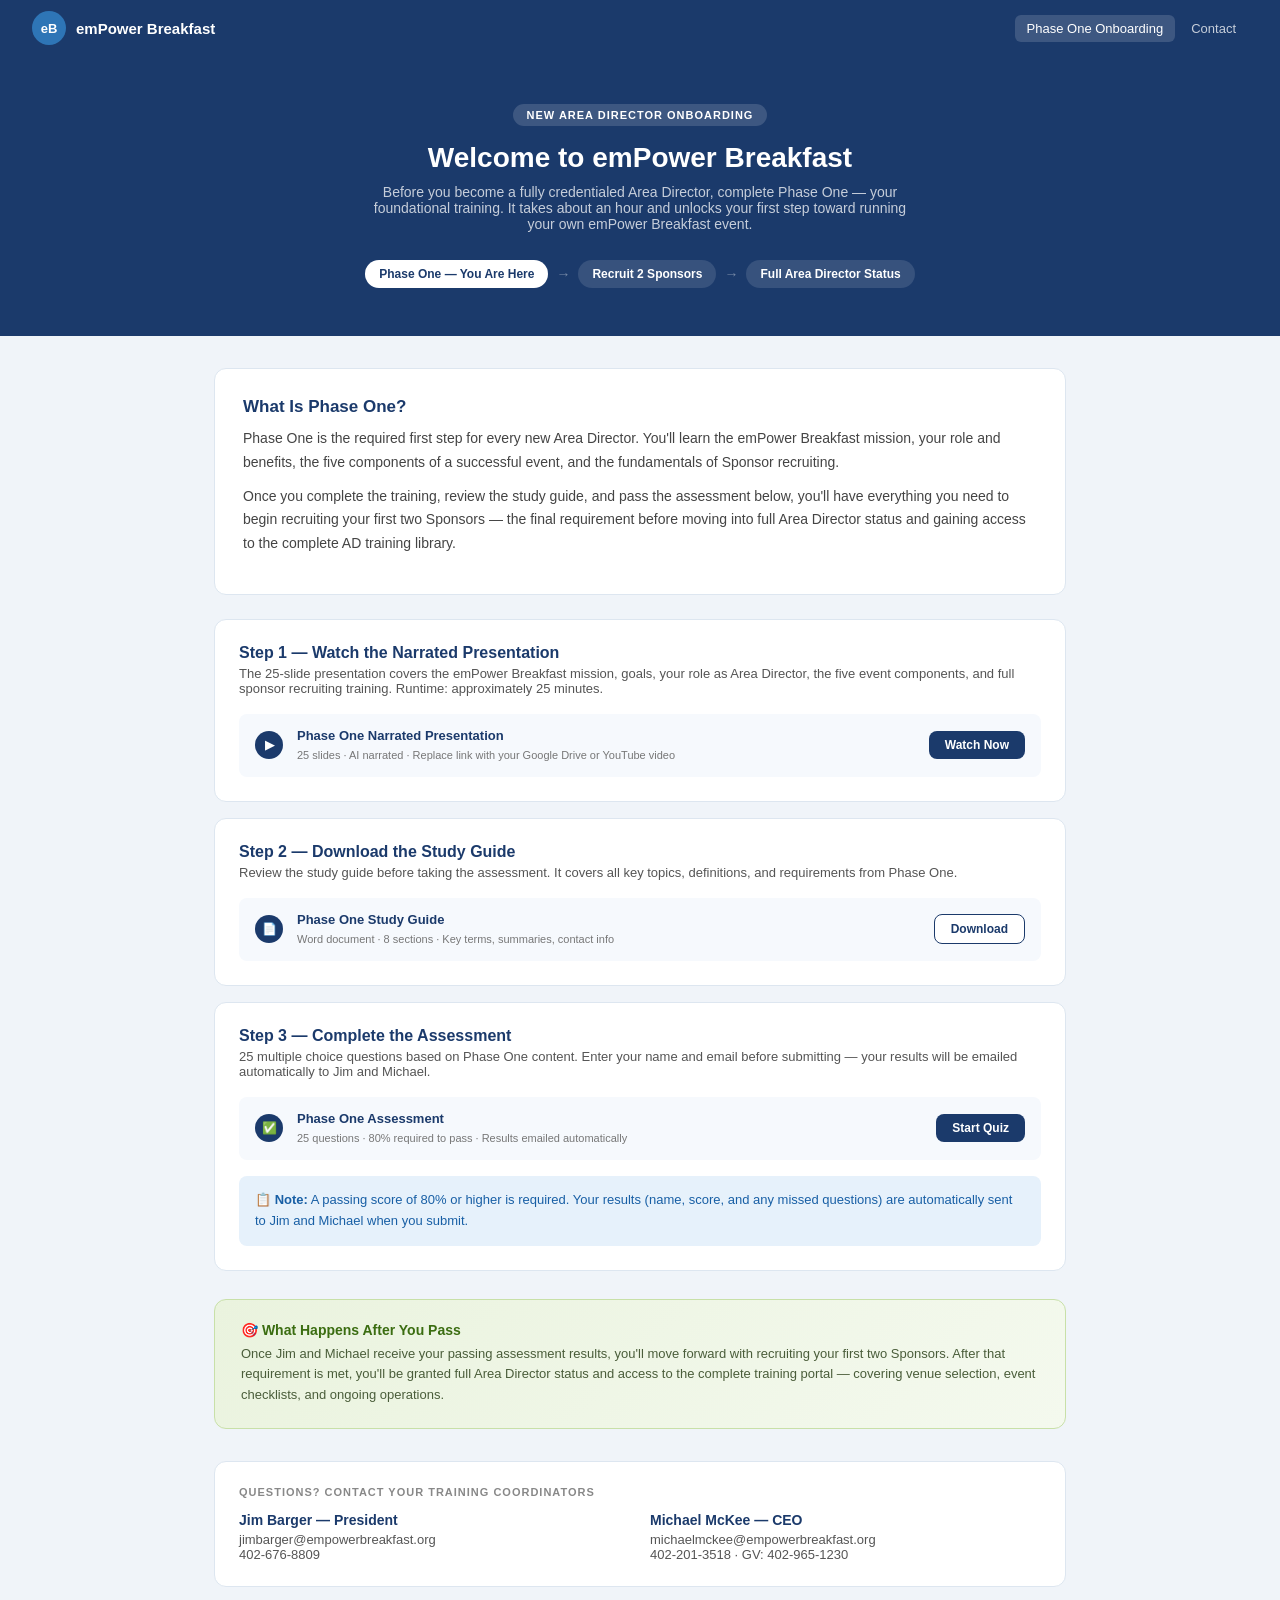
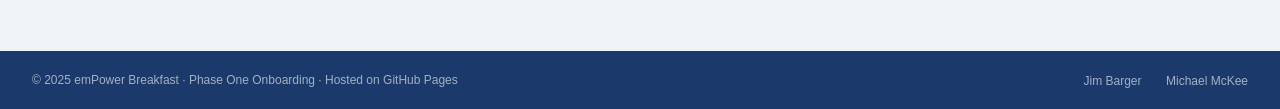
==== index.html @ 2655f43c "Add files via upload" ====
<!DOCTYPE html>
<html lang="en">
<head>
<meta charset="UTF-8">
<meta name="viewport" content="width=device-width, initial-scale=1.0">
<title>emPower Breakfast — Phase One Onboarding</title>
<link rel="stylesheet" href="css/site.css">
<style>
.onboard-hero{background:#1B3A6B;padding:48px 32px;text-align:center}
.onboard-hero .pill{display:inline-block;background:rgba(255,255,255,.15);color:#fff;font-size:11px;font-weight:700;letter-spacing:1px;text-transform:uppercase;padding:5px 14px;border-radius:20px;margin-bottom:16px}
.onboard-hero h1{color:#fff;font-size:28px;font-weight:700;margin-bottom:10px}
.onboard-hero p{color:rgba(255,255,255,.75);font-size:14px;max-width:540px;margin:0 auto}
.journey{display:flex;align-items:center;justify-content:center;gap:8px;margin-top:28px;flex-wrap:wrap}
.journey .stage{background:rgba(255,255,255,.12);color:#fff;font-size:12px;padding:7px 14px;border-radius:20px;font-weight:700}
.journey .stage.current{background:#fff;color:#1B3A6B}
.journey .arrow{color:rgba(255,255,255,.4);font-size:14px}
.welcome-card{background:#fff;border:1px solid #dde6f0;border-radius:12px;padding:28px;margin-bottom:24px}
.welcome-card h2{font-size:17px;color:#1B3A6B;margin-bottom:10px}
.welcome-card p{font-size:14px;color:#444;line-height:1.7;margin-bottom:10px}
.next-step-card{background:linear-gradient(135deg,#eaf3de,#f4f9ee);border:1.5px solid #c8e0a8;border-radius:12px;padding:22px 26px;margin-top:28px;margin-bottom:32px}
.next-step-card h3{font-size:14px;color:#3b6d11;margin-bottom:6px;display:flex;align-items:center;gap:8px}
.next-step-card p{font-size:13px;color:#4a5d3a;line-height:1.6}
</style>
</head>
<body>

<nav>
  <a class="nav-brand" href="index.html">
    <div class="nav-logo">eB</div>
    <span class="nav-title">emPower Breakfast</span>
  </a>
  <div class="nav-links">
    <a href="index.html" class="active">Phase One Onboarding</a>
    <a href="#contact">Contact</a>
  </div>
</nav>

<div class="onboard-hero">
  <span class="pill">New Area Director Onboarding</span>
  <h1>Welcome to emPower Breakfast</h1>
  <p>Before you become a fully credentialed Area Director, complete Phase One — your foundational training. It takes about an hour and unlocks your first step toward running your own emPower Breakfast event.</p>
  <div class="journey">
    <span class="stage current">Phase One — You Are Here</span>
    <span class="arrow">→</span>
    <span class="stage">Recruit 2 Sponsors</span>
    <span class="arrow">→</span>
    <span class="stage">Full Area Director Status</span>
  </div>
</div>

<div class="main">
  <div class="welcome-card">
    <h2>What Is Phase One?</h2>
    <p>Phase One is the required first step for every new Area Director. You'll learn the emPower Breakfast mission, your role and benefits, the five components of a successful event, and the fundamentals of Sponsor recruiting.</p>
    <p>Once you complete the training, review the study guide, and pass the assessment below, you'll have everything you need to begin recruiting your first two Sponsors — the final requirement before moving into full Area Director status and gaining access to the complete AD training library.</p>
  </div>

  <div class="step-card">
    <h2>Step 1 — Watch the Narrated Presentation</h2>
    <p>The 25-slide presentation covers the emPower Breakfast mission, goals, your role as Area Director, the five event components, and full sponsor recruiting training. Runtime: approximately 25 minutes.</p>
    <div class="steps">
      <div class="step">
        <div class="step-num">▶</div>
        <div class="step-body">
          <strong>Phase One Narrated Presentation</strong>
          <span>25 slides · AI narrated · Replace link with your Google Drive or YouTube video</span>
        </div>
        <!-- REPLACE href below with your Google Drive or YouTube video link -->
        <a class="btn btn-primary btn-sm" href="YOUR_VIDEO_LINK_HERE" target="_blank">Watch Now</a>
      </div>
    </div>
  </div>

  <div class="step-card">
    <h2>Step 2 — Download the Study Guide</h2>
    <p>Review the study guide before taking the assessment. It covers all key topics, definitions, and requirements from Phase One.</p>
    <div class="steps">
      <div class="step">
        <div class="step-num">📄</div>
        <div class="step-body">
          <strong>Phase One Study Guide</strong>
          <span>Word document · 8 sections · Key terms, summaries, contact info</span>
        </div>
        <a class="btn btn-outline btn-sm" href="emPower_Phase1_StudyGuide.docx" download>Download</a>
      </div>
    </div>
  </div>

  <div class="step-card">
    <h2>Step 3 — Complete the Assessment</h2>
    <p>25 multiple choice questions based on Phase One content. Enter your name and email before submitting — your results will be emailed automatically to Jim and Michael.</p>
    <div class="steps">
      <div class="step">
        <div class="step-num">✅</div>
        <div class="step-body">
          <strong>Phase One Assessment</strong>
          <span>25 questions · 80% required to pass · Results emailed automatically</span>
        </div>
        <a class="btn btn-primary btn-sm" href="assessment.html">Start Quiz</a>
      </div>
    </div>
    <div class="info-box">
      📋 <strong>Note:</strong> A passing score of 80% or higher is required. Your results (name, score, and any missed questions) are automatically sent to Jim and Michael when you submit.
    </div>
  </div>

  <div class="next-step-card">
    <h3>🎯 What Happens After You Pass</h3>
    <p>Once Jim and Michael receive your passing assessment results, you'll move forward with recruiting your first two Sponsors. After that requirement is met, you'll be granted full Area Director status and access to the complete training portal — covering venue selection, event checklists, and ongoing operations.</p>
  </div>

  <div id="contact" style="background:#fff;border:1px solid #dde6f0;border-radius:12px;padding:24px;margin-bottom:32px">
    <p class="section-label">Questions? Contact Your Training Coordinators</p>
    <div style="display:grid;grid-template-columns:1fr 1fr;gap:20px">
      <div>
        <div style="font-size:14px;font-weight:700;color:#1B3A6B;margin-bottom:4px">Jim Barger — President</div>
        <div style="font-size:13px;color:#555">jimbarger@empowerbreakfast.org</div>
        <div style="font-size:13px;color:#555">402-676-8809</div>
      </div>
      <div>
        <div style="font-size:14px;font-weight:700;color:#1B3A6B;margin-bottom:4px">Michael McKee — CEO</div>
        <div style="font-size:13px;color:#555">michaelmckee@empowerbreakfast.org</div>
        <div style="font-size:13px;color:#555">402-201-3518 · GV: 402-965-1230</div>
      </div>
    </div>
  </div>
</div>

<footer>
  <p>© 2025 emPower Breakfast · Phase One Onboarding · Hosted on GitHub Pages</p>
  <div>
    <a href="mailto:jimbarger@empowerbreakfast.org">Jim Barger</a>
    <a href="mailto:michaelmckee@empowerbreakfast.org">Michael McKee</a>
  </div>
</footer>

</body>
</html>
---- css/site.css ----
*{box-sizing:border-box;margin:0;padding:0}
body{font-family:Arial,sans-serif;background:#f0f4f9;color:#222;min-height:100vh;display:flex;flex-direction:column}
nav{background:#1B3A6B;padding:0 32px;display:flex;align-items:center;justify-content:space-between;height:56px;position:sticky;top:0;z-index:100}
.nav-brand{display:flex;align-items:center;gap:10px;text-decoration:none}
.nav-logo{width:34px;height:34px;border-radius:50%;background:#2E75B6;display:flex;align-items:center;justify-content:center;font-size:13px;font-weight:700;color:#fff}
.nav-title{color:#fff;font-size:15px;font-weight:700}
.nav-links{display:flex;gap:4px}
.nav-links a{color:rgba(255,255,255,.75);font-size:13px;padding:6px 12px;border-radius:6px;text-decoration:none;transition:all .15s}
.nav-links a:hover,.nav-links a.active{background:rgba(255,255,255,.15);color:#fff}
.hero{background:#1B3A6B;padding:40px 32px;text-align:center}
.hero h1{color:#fff;font-size:26px;font-weight:700;margin-bottom:8px}
.hero p{color:rgba(255,255,255,.72);font-size:14px;max-width:520px;margin:0 auto 24px}
.hero-stats{display:flex;justify-content:center;gap:40px;flex-wrap:wrap}
.hero-stat .num{color:#fff;font-size:24px;font-weight:700}
.hero-stat .lbl{color:rgba(255,255,255,.55);font-size:11px;text-transform:uppercase;letter-spacing:.8px}
.main{max-width:900px;margin:32px auto;padding:0 24px;flex:1;width:100%}
.section-label{font-size:11px;font-weight:700;color:#888;text-transform:uppercase;letter-spacing:1px;margin-bottom:14px}
.modules-grid{display:grid;grid-template-columns:1fr 1fr;gap:14px;margin-bottom:32px}
@media(max-width:600px){.modules-grid{grid-template-columns:1fr}}
.module-card{background:#fff;border:1.5px solid #dde6f0;border-radius:12px;padding:20px;text-decoration:none;color:inherit;display:block;transition:border-color .15s,box-shadow .15s}
.module-card:hover{border-color:#2E75B6;box-shadow:0 4px 16px rgba(27,58,107,.1)}
.module-card.locked{opacity:.5;pointer-events:none}
.module-header{display:flex;align-items:flex-start;justify-content:space-between;margin-bottom:12px}
.module-icon{width:40px;height:40px;border-radius:8px;display:flex;align-items:center;justify-content:center;font-size:20px;flex-shrink:0}
.badge{font-size:10px;padding:3px 9px;border-radius:20px;font-weight:700;letter-spacing:.3px}
.badge-available{background:#eaf3de;color:#3b6d11}
.badge-locked{background:#eee;color:#777}
.module-title{font-size:14px;font-weight:700;color:#1B3A6B;margin-bottom:5px}
.module-desc{font-size:12px;color:#555;line-height:1.6;margin-bottom:14px}
.module-meta{display:flex;gap:14px;flex-wrap:wrap}
.module-meta span{font-size:11px;color:#777}
.step-card{background:#fff;border:1px solid #dde6f0;border-radius:12px;padding:24px;margin-bottom:16px}
.step-card h2{font-size:16px;font-weight:700;color:#1B3A6B;margin-bottom:4px}
.step-card p{font-size:13px;color:#555;margin-bottom:18px}
.steps{display:flex;flex-direction:column;gap:10px}
.step{display:flex;align-items:center;gap:14px;background:#f6f9fd;border-radius:8px;padding:14px 16px}
.step-num{width:28px;height:28px;border-radius:50%;background:#1B3A6B;color:#fff;font-size:12px;font-weight:700;display:flex;align-items:center;justify-content:center;flex-shrink:0}
.step-body{flex:1}
.step-body strong{font-size:13px;color:#1B3A6B;display:block;margin-bottom:2px}
.step-body span{font-size:11px;color:#777}
.btn{display:inline-block;padding:10px 22px;border-radius:8px;font-size:13px;font-weight:700;text-decoration:none;cursor:pointer;border:none;font-family:Arial,sans-serif;transition:background .15s}
.btn-primary{background:#1B3A6B;color:#fff}
.btn-primary:hover{background:#2E75B6}
.btn-outline{background:#fff;color:#1B3A6B;border:1.5px solid #1B3A6B}
.btn-outline:hover{background:#f0f4f9}
.btn-sm{padding:7px 16px;font-size:12px}
.info-box{background:#e6f1fb;border-radius:8px;padding:14px 16px;font-size:13px;color:#185fa5;margin-top:16px;line-height:1.6}
.breadcrumb{font-size:12px;color:#888;margin-bottom:20px}
.breadcrumb a{color:#2E75B6;text-decoration:none}
.breadcrumb a:hover{text-decoration:underline}
footer{background:#1B3A6B;padding:20px 32px;display:flex;align-items:center;justify-content:space-between;flex-wrap:wrap;gap:10px;margin-top:auto}
footer p{font-size:12px;color:rgba(255,255,255,.6)}
footer a{font-size:12px;color:rgba(255,255,255,.6);text-decoration:none;margin-left:20px}
footer a:hover{color:#fff}
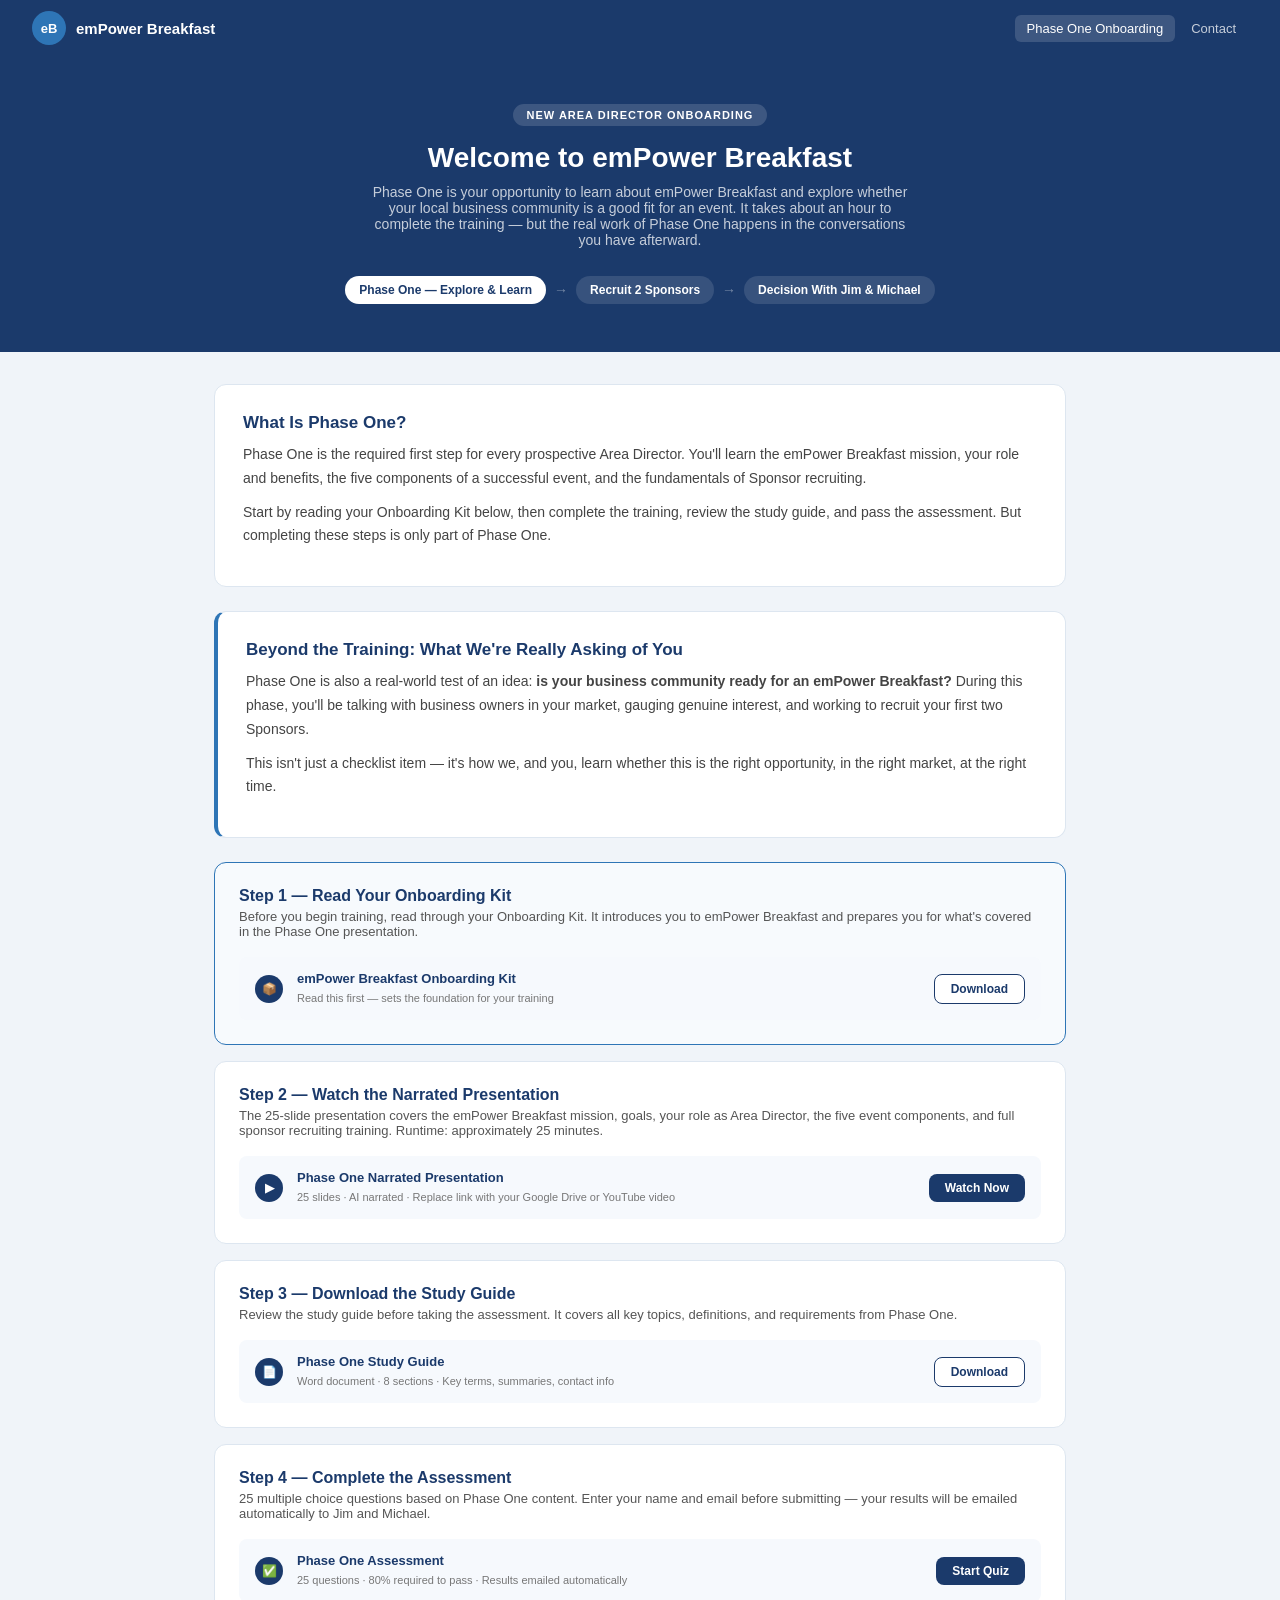
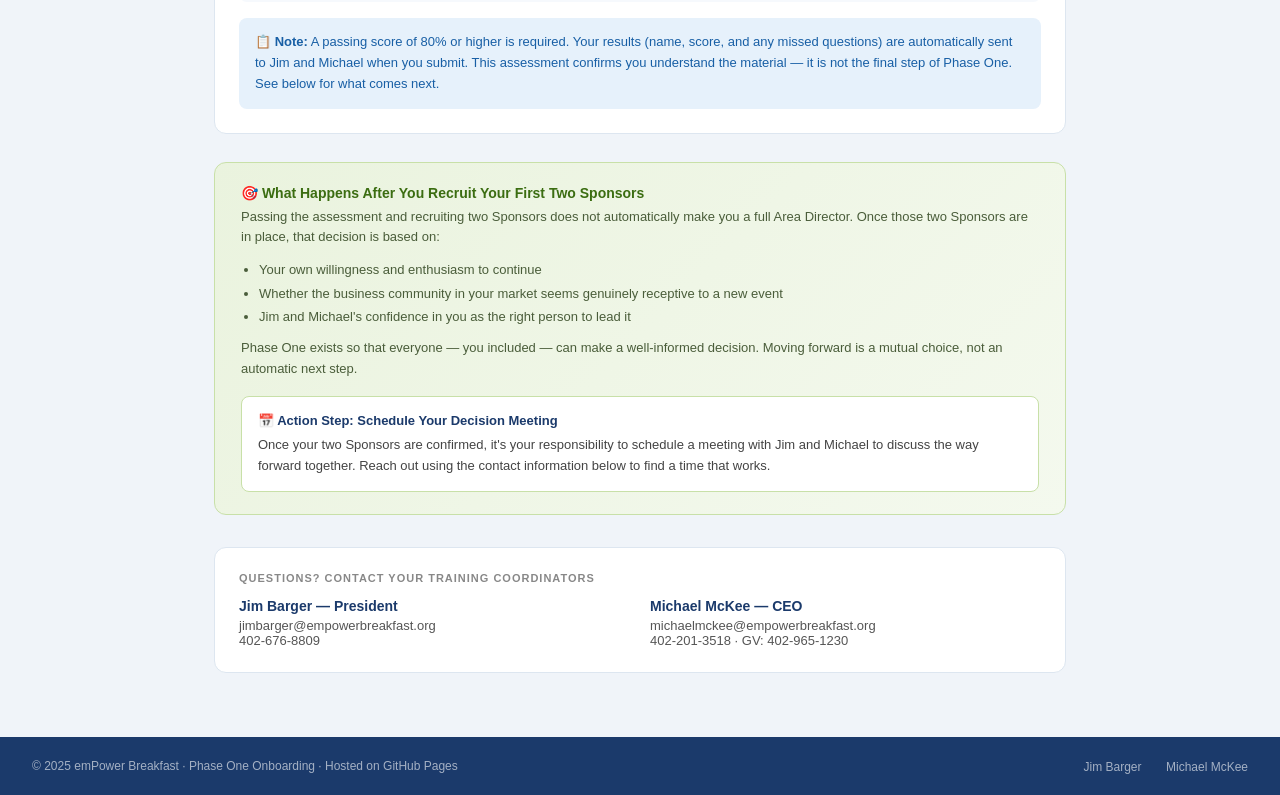
==== commit b747abc9: "Add files via upload" ====
--- a/index.html
+++ b/index.html
@@ -38,25 +38,46 @@
 <div class="onboard-hero">
   <span class="pill">New Area Director Onboarding</span>
   <h1>Welcome to emPower Breakfast</h1>
-  <p>Before you become a fully credentialed Area Director, complete Phase One — your foundational training. It takes about an hour and unlocks your first step toward running your own emPower Breakfast event.</p>
+  <p>Phase One is your opportunity to learn about emPower Breakfast and explore whether your local business community is a good fit for an event. It takes about an hour to complete the training — but the real work of Phase One happens in the conversations you have afterward.</p>
   <div class="journey">
-    <span class="stage current">Phase One — You Are Here</span>
+    <span class="stage current">Phase One — Explore &amp; Learn</span>
     <span class="arrow">→</span>
     <span class="stage">Recruit 2 Sponsors</span>
     <span class="arrow">→</span>
-    <span class="stage">Full Area Director Status</span>
+    <span class="stage">Decision With Jim &amp; Michael</span>
   </div>
 </div>
 
 <div class="main">
   <div class="welcome-card">
     <h2>What Is Phase One?</h2>
-    <p>Phase One is the required first step for every new Area Director. You'll learn the emPower Breakfast mission, your role and benefits, the five components of a successful event, and the fundamentals of Sponsor recruiting.</p>
-    <p>Once you complete the training, review the study guide, and pass the assessment below, you'll have everything you need to begin recruiting your first two Sponsors — the final requirement before moving into full Area Director status and gaining access to the complete AD training library.</p>
+    <p>Phase One is the required first step for every prospective Area Director. You'll learn the emPower Breakfast mission, your role and benefits, the five components of a successful event, and the fundamentals of Sponsor recruiting.</p>
+    <p>Start by reading your Onboarding Kit below, then complete the training, review the study guide, and pass the assessment. But completing these steps is only part of Phase One.</p>
+  </div>
+
+  <div class="welcome-card" style="border-left:4px solid #2E75B6">
+    <h2>Beyond the Training: What We're Really Asking of You</h2>
+    <p>Phase One is also a real-world test of an idea: <strong>is your business community ready for an emPower Breakfast?</strong> During this phase, you'll be talking with business owners in your market, gauging genuine interest, and working to recruit your first two Sponsors.</p>
+    <p>This isn't just a checklist item — it's how we, and you, learn whether this is the right opportunity, in the right market, at the right time.</p>
+  </div>
+
+  <div class="step-card" style="border:1.5px solid #2E75B6;background:#f7fafd">
+    <h2>Step 1 — Read Your Onboarding Kit</h2>
+    <p>Before you begin training, read through your Onboarding Kit. It introduces you to emPower Breakfast and prepares you for what's covered in the Phase One presentation.</p>
+    <div class="steps">
+      <div class="step">
+        <div class="step-num">📦</div>
+        <div class="step-body">
+          <strong>emPower Breakfast Onboarding Kit</strong>
+          <span>Read this first — sets the foundation for your training</span>
+        </div>
+        <a class="btn btn-outline btn-sm" href="emPower_Phase1_OnboardingKit.pdf" download>Download</a>
+      </div>
+    </div>
   </div>
 
   <div class="step-card">
-    <h2>Step 1 — Watch the Narrated Presentation</h2>
+    <h2>Step 2 — Watch the Narrated Presentation</h2>
     <p>The 25-slide presentation covers the emPower Breakfast mission, goals, your role as Area Director, the five event components, and full sponsor recruiting training. Runtime: approximately 25 minutes.</p>
     <div class="steps">
       <div class="step">
@@ -72,7 +93,7 @@
   </div>
 
   <div class="step-card">
-    <h2>Step 2 — Download the Study Guide</h2>
+    <h2>Step 3 — Download the Study Guide</h2>
     <p>Review the study guide before taking the assessment. It covers all key topics, definitions, and requirements from Phase One.</p>
     <div class="steps">
       <div class="step">
@@ -87,7 +108,7 @@
   </div>
 
   <div class="step-card">
-    <h2>Step 3 — Complete the Assessment</h2>
+    <h2>Step 4 — Complete the Assessment</h2>
     <p>25 multiple choice questions based on Phase One content. Enter your name and email before submitting — your results will be emailed automatically to Jim and Michael.</p>
     <div class="steps">
       <div class="step">
@@ -100,13 +121,23 @@
       </div>
     </div>
     <div class="info-box">
-      📋 <strong>Note:</strong> A passing score of 80% or higher is required. Your results (name, score, and any missed questions) are automatically sent to Jim and Michael when you submit.
+      📋 <strong>Note:</strong> A passing score of 80% or higher is required. Your results (name, score, and any missed questions) are automatically sent to Jim and Michael when you submit. This assessment confirms you understand the material — it is not the final step of Phase One. See below for what comes next.
     </div>
   </div>
 
   <div class="next-step-card">
-    <h3>🎯 What Happens After You Pass</h3>
-    <p>Once Jim and Michael receive your passing assessment results, you'll move forward with recruiting your first two Sponsors. After that requirement is met, you'll be granted full Area Director status and access to the complete training portal — covering venue selection, event checklists, and ongoing operations.</p>
+    <h3>🎯 What Happens After You Recruit Your First Two Sponsors</h3>
+    <p>Passing the assessment and recruiting two Sponsors does not automatically make you a full Area Director. Once those two Sponsors are in place, that decision is based on:</p>
+    <ul style="font-size:13px;color:#4a5d3a;line-height:1.8;margin:10px 0 0 18px">
+      <li>Your own willingness and enthusiasm to continue</li>
+      <li>Whether the business community in your market seems genuinely receptive to a new event</li>
+      <li>Jim and Michael's confidence in you as the right person to lead it</li>
+    </ul>
+    <p style="margin-top:10px">Phase One exists so that everyone — you included — can make a well-informed decision. Moving forward is a mutual choice, not an automatic next step.</p>
+    <div style="background:#fff;border:1.5px solid #c8e0a8;border-radius:8px;padding:14px 16px;margin-top:16px">
+      <strong style="font-size:13px;color:#1B3A6B">📅 Action Step: Schedule Your Decision Meeting</strong>
+      <p style="font-size:13px;color:#444;margin-top:6px;line-height:1.6">Once your two Sponsors are confirmed, it's your responsibility to schedule a meeting with Jim and Michael to discuss the way forward together. Reach out using the contact information below to find a time that works.</p>
+    </div>
   </div>
 
   <div id="contact" style="background:#fff;border:1px solid #dde6f0;border-radius:12px;padding:24px;margin-bottom:32px">
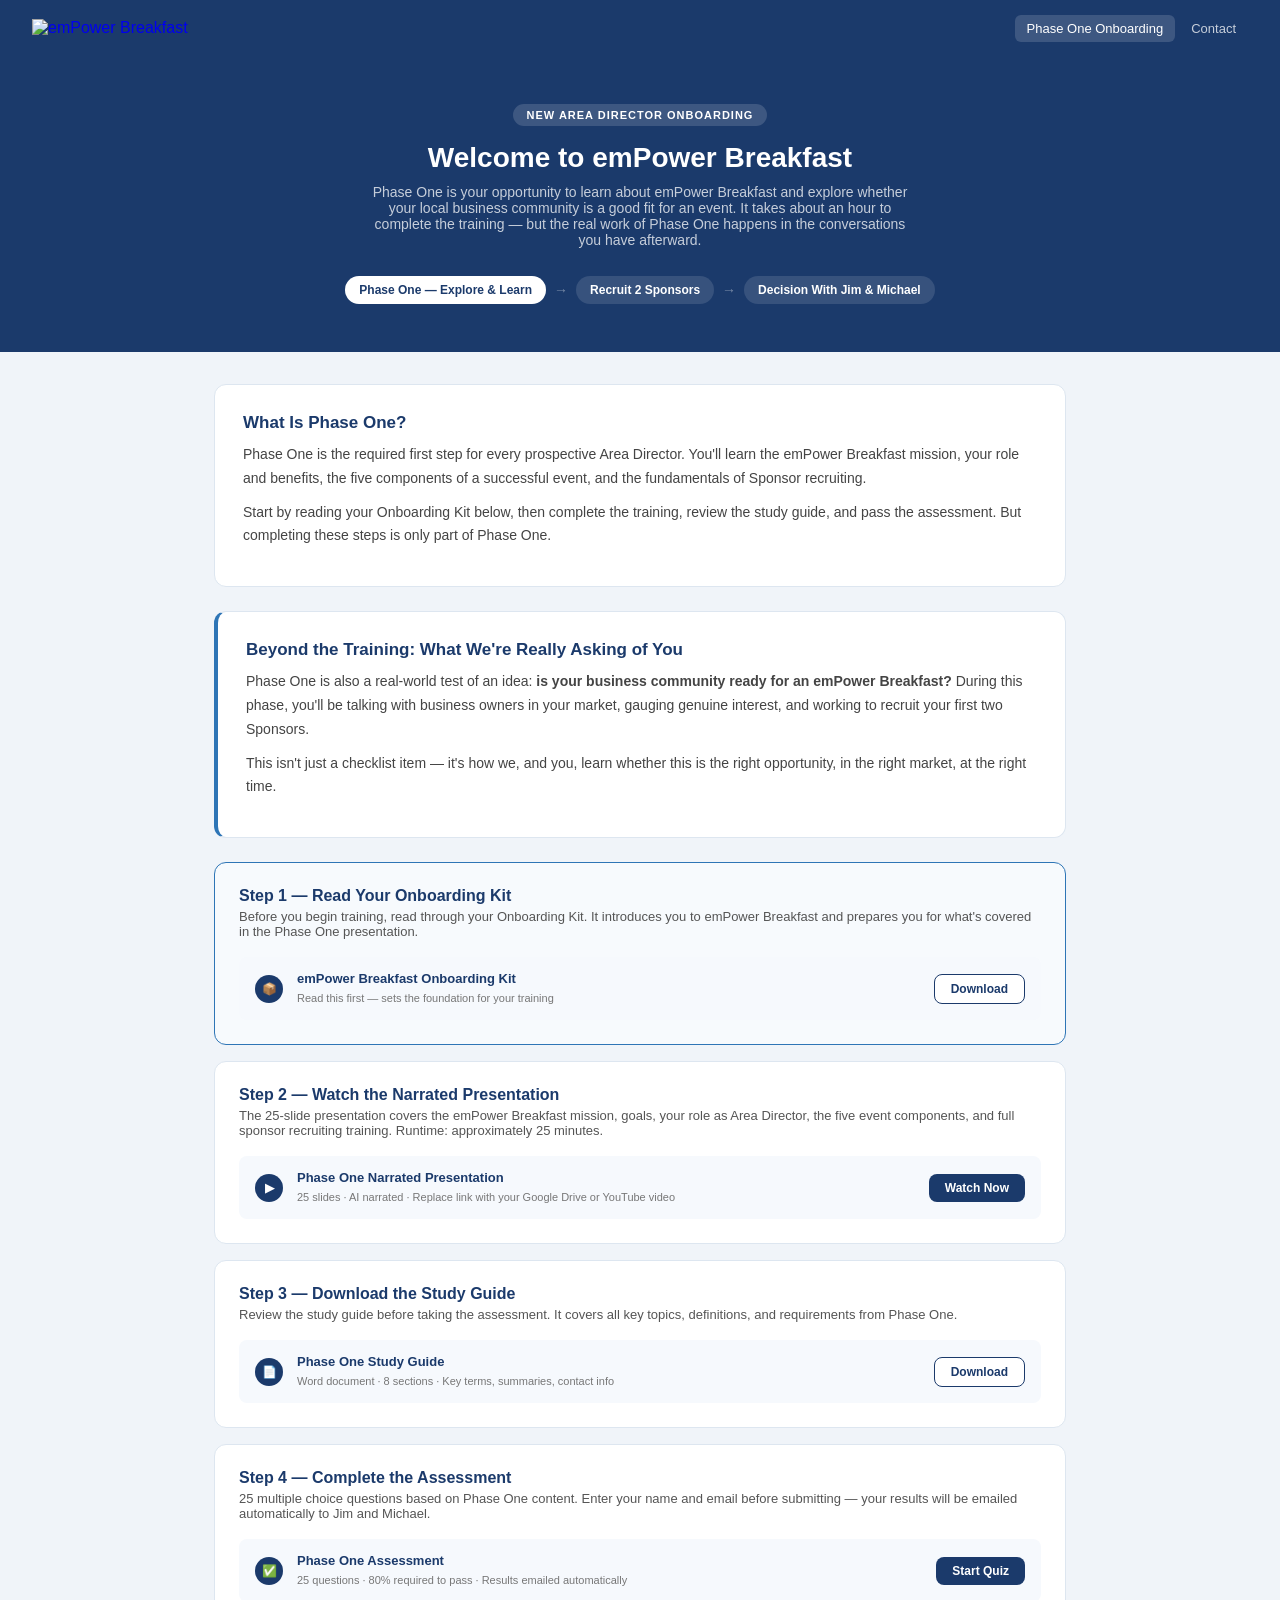
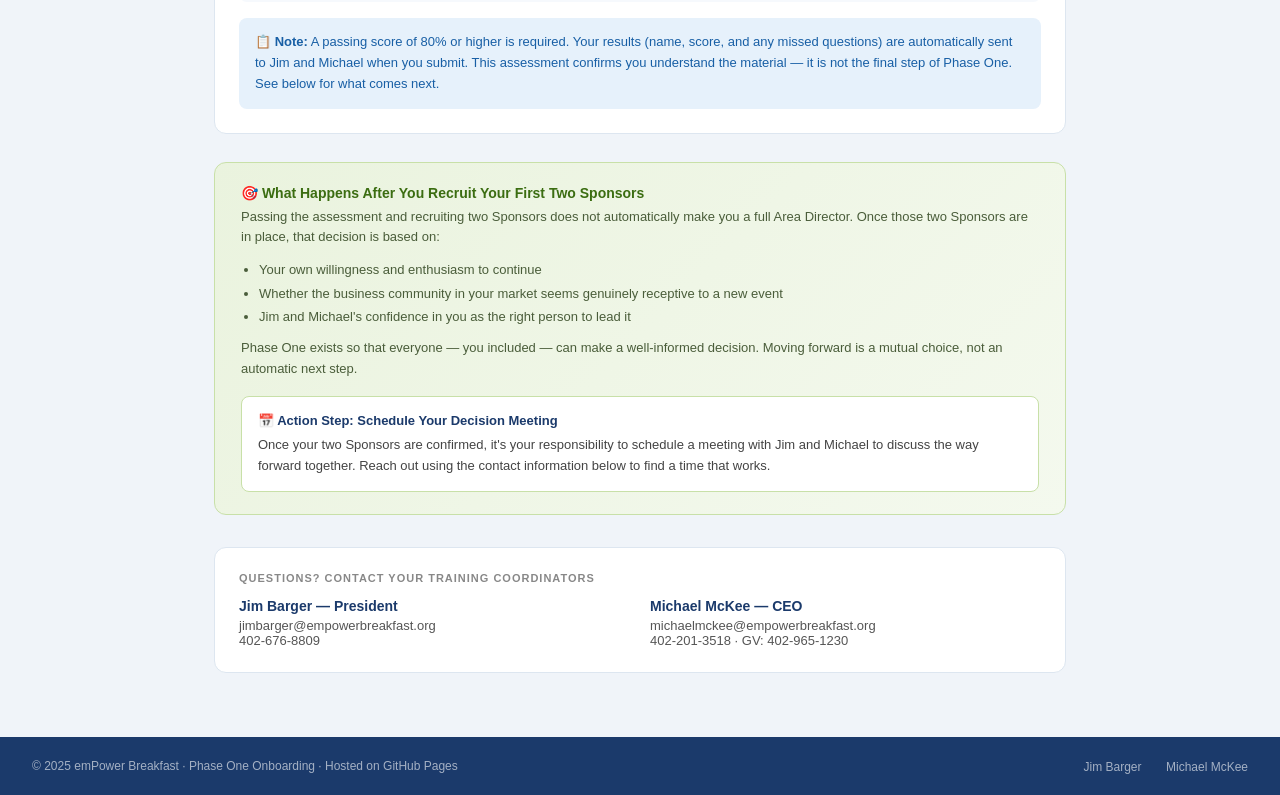
==== commit 3ea83c85: "Add files via upload" ====
--- a/index.html
+++ b/index.html
@@ -26,8 +26,7 @@
 
 <nav>
   <a class="nav-brand" href="index.html">
-    <div class="nav-logo">eB</div>
-    <span class="nav-title">emPower Breakfast</span>
+    <img src="images/logo.png" alt="emPower Breakfast" class="nav-logo-img">
   </a>
   <div class="nav-links">
     <a href="index.html" class="active">Phase One Onboarding</a>
